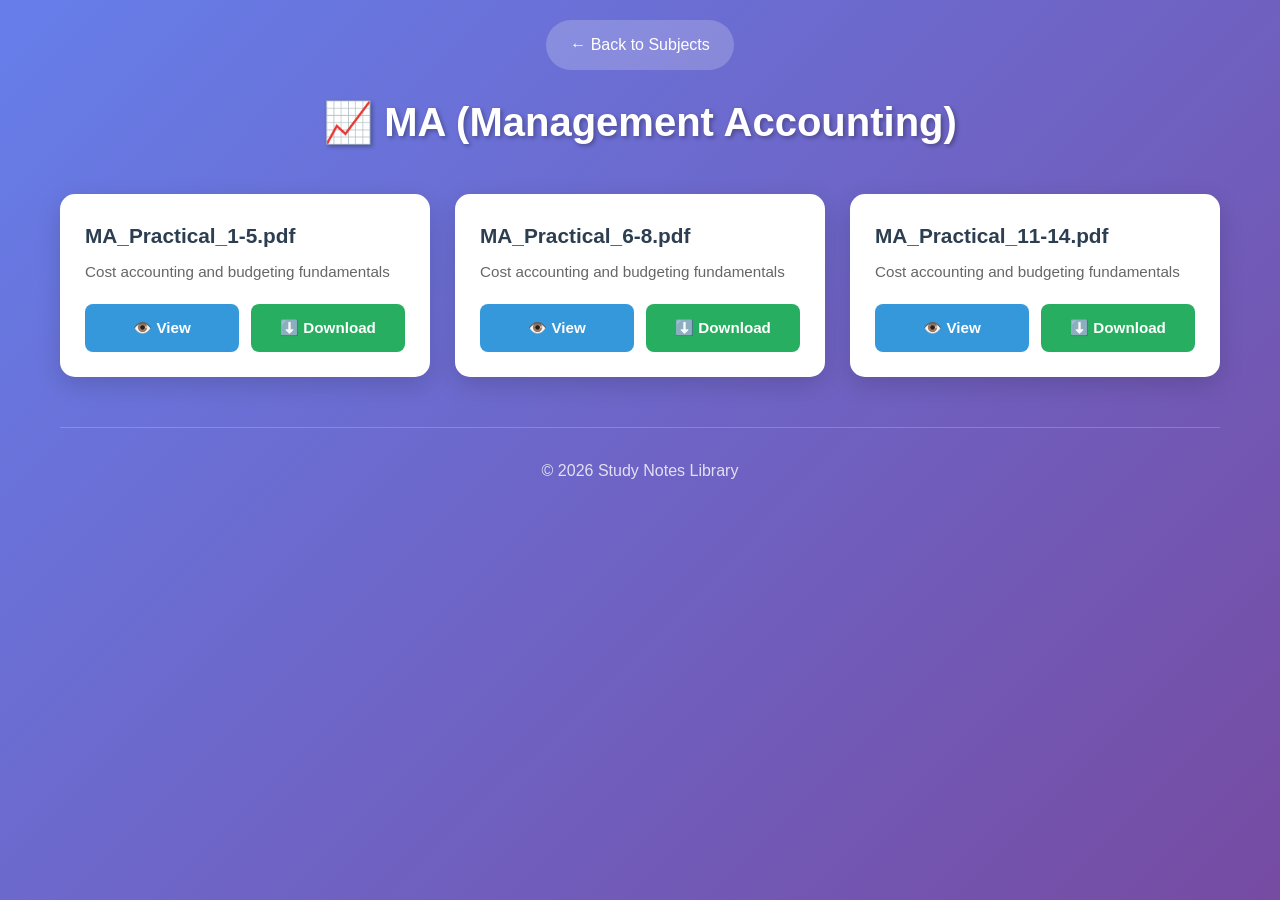
==== ma.html @ c192dd91 "Initial Commit" ====
<!DOCTYPE html>
<html lang="en">
<head>
    <meta charset="UTF-8">
    <meta name="viewport" content="width=device-width, initial-scale=1.0">
    <title>MA - Study Notes Library</title>
    <link rel="stylesheet" href="style.css">
</head>
<body>
    <div class="container">
        <header>
            <a href="index.html" class="back-btn">← Back to Subjects</a>
            <h1>📈 MA (Management Accounting)</h1>
        </header>

        <main>
            <div id="notes-list" class="notes-grid">
                <!-- PDFs loaded dynamically -->
            </div>
        </main>

        <footer>
            <p>&copy; 2026 Study Notes Library</p>
        </footer>
    </div>
    <script src="script.js"></script>
    <script>
        const notesData = [
            {
                title: "MA_Practical_1-5.pdf",
                description: "Cost accounting and budgeting fundamentals"
            },
            {
                title: "MA_Practical_6-8.pdf",
                description: "Cost accounting and budgeting fundamentals"
            },
            {
                title: "MA_Practical_11-14.pdf",
                description: "Cost accounting and budgeting fundamentals"
            }
            // Add more MA PDFs here!
        ];
        loadNotes(notesData, 'MA');
    </script>
</body>
</html>
---- style.css ----
* {
    margin: 0;
    padding: 0;
    box-sizing: border-box;
}

body {
    font-family: 'Segoe UI', Tahoma, Geneva, Verdana, sans-serif;
    line-height: 1.6;
    color: #333;
    background: linear-gradient(135deg, #667eea 0%, #764ba2 100%);
    min-height: 100vh;
}

.container {
    max-width: 1200px;
    margin: 0 auto;
    padding: 20px;
}

header {
    text-align: center;
    color: white;
    margin-bottom: 40px;
}

.back-btn {
    display: inline-block;
    color: white;
    background: rgba(255,255,255,0.2);
    padding: 12px 24px;
    border-radius: 25px;
    text-decoration: none;
    margin-bottom: 20px;
    transition: all 0.3s ease;
    font-weight: 500;
}

.back-btn:hover {
    background: rgba(255,255,255,0.3);
    transform: translateX(-3px);
}

header h1 {
    font-size: 2.5rem;
    margin-bottom: 10px;
    text-shadow: 2px 2px 4px rgba(0,0,0,0.3);
}

header p {
    font-size: 1.1rem;
    opacity: 0.9;
}

/* Subjects Grid */
.subjects-grid {
    display: grid;
    grid-template-columns: repeat(auto-fit, minmax(280px, 1fr));
    gap: 25px;
    margin-bottom: 40px;
}

.subject-card {
    background: white;
    border-radius: 20px;
    padding: 35px 25px;
    text-decoration: none;
    color: inherit;
    box-shadow: 0 10px 30px rgba(0,0,0,0.2);
    transition: all 0.3s ease;
    text-align: center;
    position: relative;
    overflow: hidden;
}

.subject-card::before {
    content: '';
    position: absolute;
    top: 0;
    left: 0;
    right: 0;
    height: 4px;
    background: var(--card-color, #3498db);
}

.subject-card:hover {
    transform: translateY(-10px);
    box-shadow: 0 20px 50px rgba(0,0,0,0.3);
}

.sqa::before { background: #e74c3c; }
.sic::before { background: #3498db; }
.ojt::before { background: #2ecc71; }
.ma::before { background: #f39c12; }
.bi::before { background: #9b59b6; }

.subject-icon {
    font-size: 3.5rem;
    margin-bottom: 20px;
}

.subject-card h2 {
    font-size: 1.6rem;
    color: #2c3e50;
    margin-bottom: 10px;
    font-weight: 700;
}

.subject-card p {
    color: #7f8c8d;
    font-size: 0.95rem;
}

/* Notes Grid */
.notes-grid {
    display: grid;
    grid-template-columns: repeat(auto-fit, minmax(350px, 1fr));
    gap: 25px;
}

.note-card {
    background: white;
    border-radius: 15px;
    padding: 25px;
    box-shadow: 0 8px 25px rgba(0,0,0,0.15);
    transition: all 0.3s ease;
}

.note-card:hover {
    transform: translateY(-5px);
    box-shadow: 0 15px 35px rgba(0,0,0,0.25);
}

.note-title {
    font-size: 1.3rem;
    font-weight: bold;
    color: #2c3e50;
    margin-bottom: 8px;
}

.note-description {
    color: #666;
    margin-bottom: 20px;
    font-size: 0.95rem;
}

.note-buttons {
    display: flex;
    gap: 12px;
}

.btn {
    flex: 1;
    padding: 12px 20px;
    border: none;
    border-radius: 8px;
    font-size: 0.95rem;
    font-weight: 600;
    cursor: pointer;
    transition: all 0.3s ease;
    text-decoration: none;
    display: inline-flex;
    align-items: center;
    justify-content: center;
    gap: 8px;
}

.btn-view {
    background: #3498db;
    color: white;
}

.btn-view:hover {
    background: #2980b9;
    transform: scale(1.02);
}

.btn-download {
    background: #27ae60;
    color: white;
}

.btn-download:hover {
    background: #229954;
    transform: scale(1.02);
}

footer {
    text-align: center;
    color: rgba(255,255,255,0.8);
    margin-top: 50px;
    padding-top: 30px;
    border-top: 1px solid rgba(255,255,255,0.2);
}

@media (max-width: 768px) {
    .container { padding: 15px; }
    header h1 { font-size: 2rem; }
    .subjects-grid, .notes-grid { grid-template-columns: 1fr; }
    .note-buttons { flex-direction: column; }
}
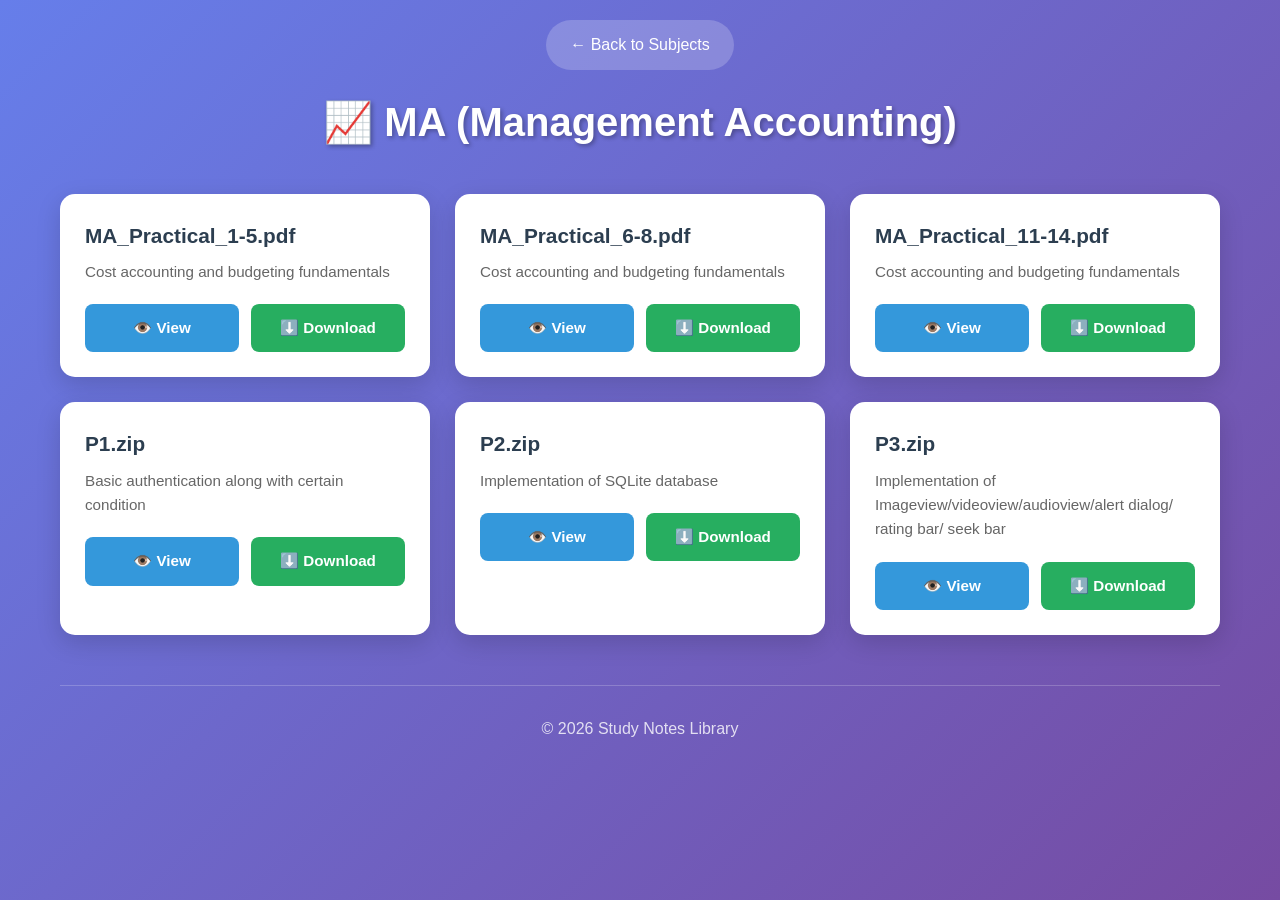
==== commit 4196ca47: "MA Update" ====
--- a/ma.html
+++ b/ma.html
@@ -37,6 +37,18 @@
             {
                 title: "MA_Practical_11-14.pdf",
                 description: "Cost accounting and budgeting fundamentals"
+            },
+            {
+                title: "P1.zip",
+                description: "Basic authentication along with certain condition"
+            },
+            {
+                title: "P2.zip",
+                description: "Implementation of SQLite database"
+            },
+            {
+                title: "P3.zip",
+                description: "Implementation of Imageview/videoview/audioview/alert dialog/ rating bar/ seek bar"
             }
             // Add more MA PDFs here!
         ];
